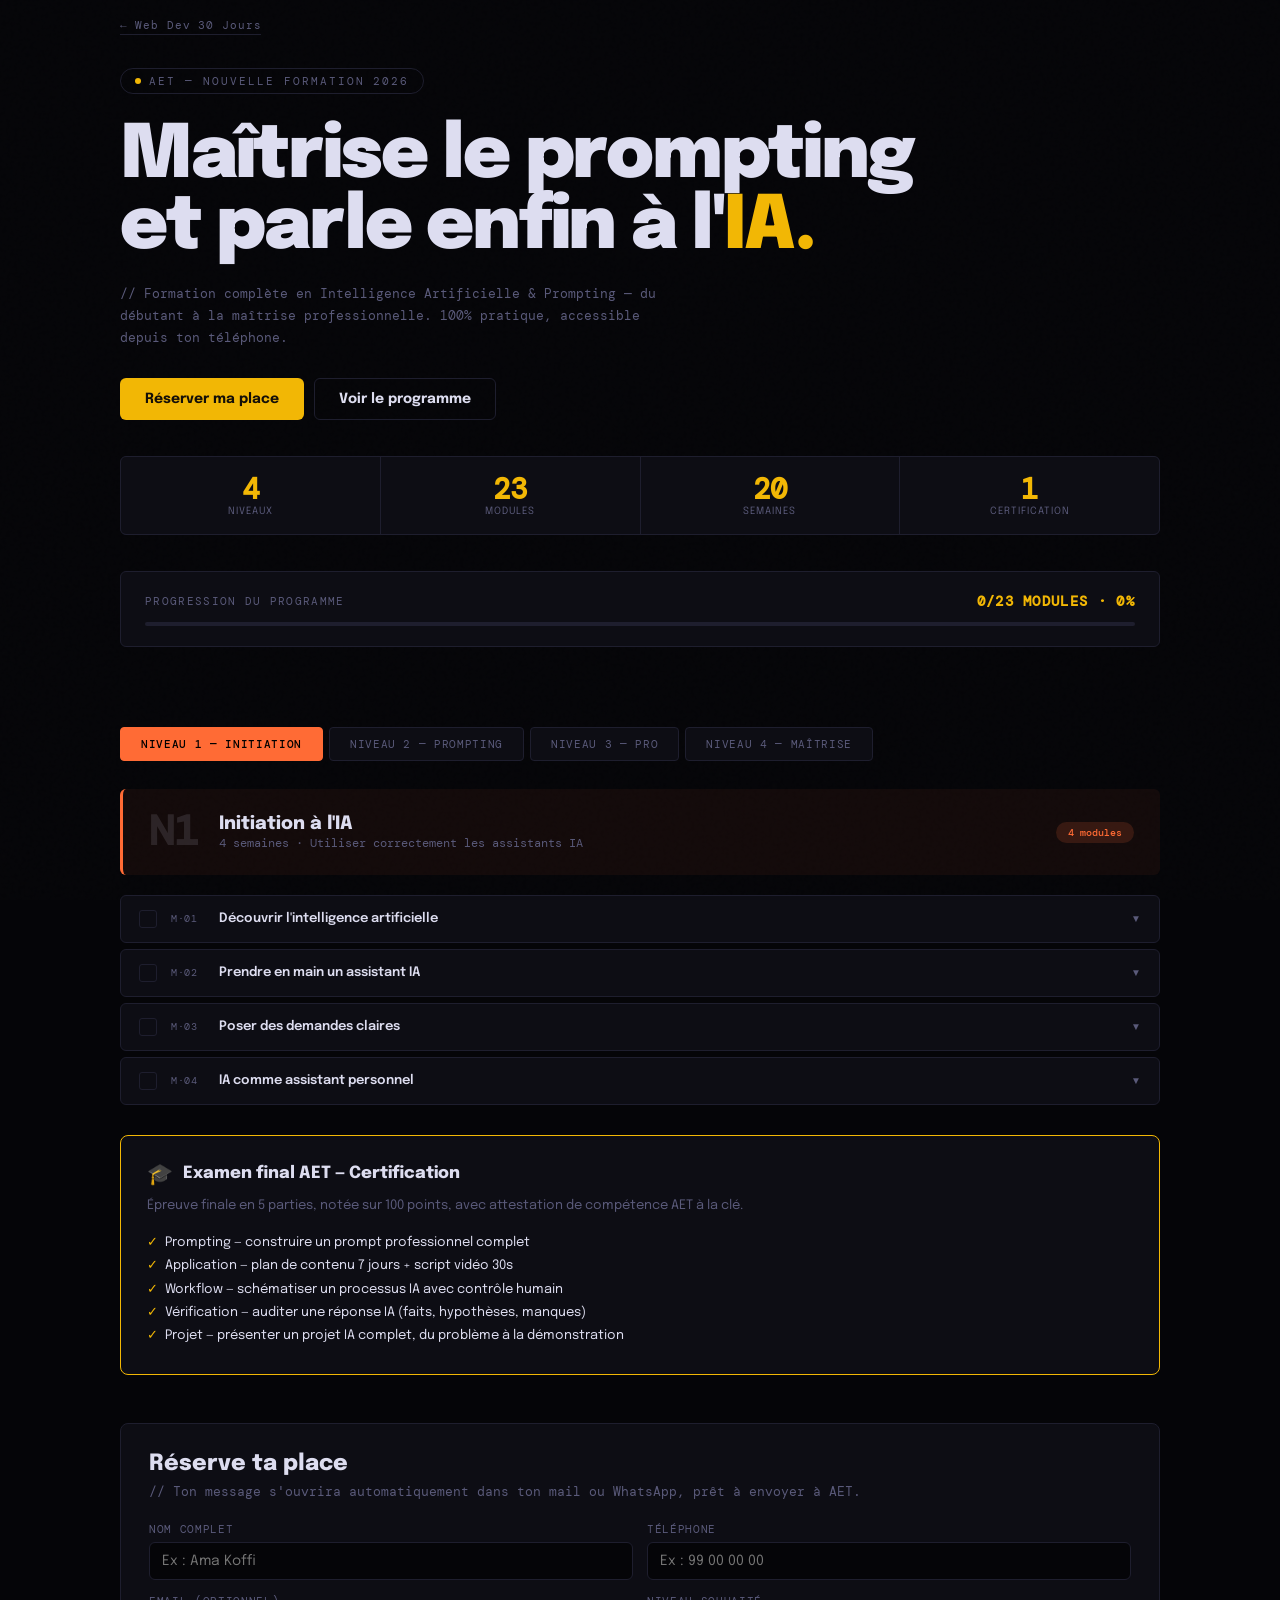
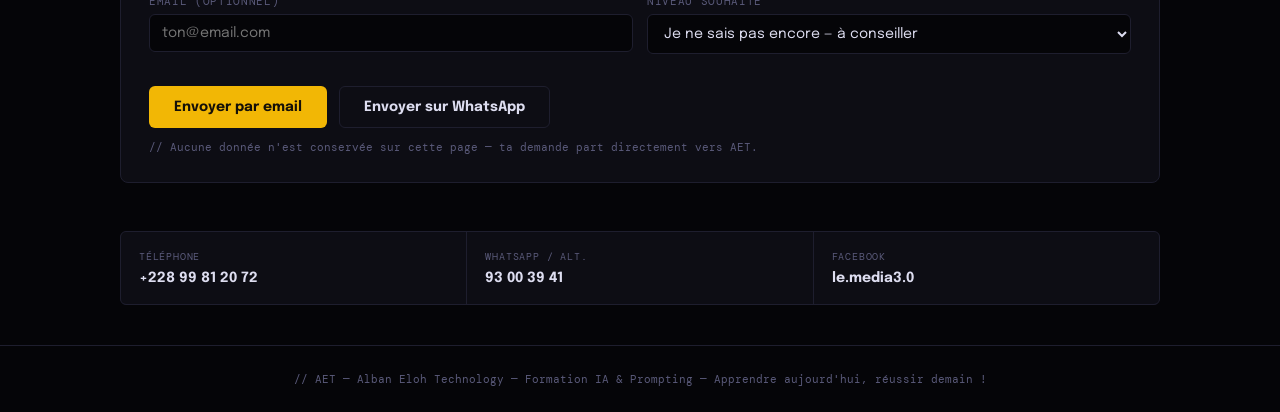
==== formation-ia-prompting.html @ 3266704e "Add files via upload" ====
<!DOCTYPE html>
<html lang="fr">
<head>
<meta charset="UTF-8">
<meta name="viewport" content="width=device-width, initial-scale=1.0">
<title>Formation IA & Prompting — AET</title>
<meta name="description" content="Formation complète en Intelligence Artificielle et Prompting, du débutant à la maîtrise professionnelle. AET — Alban Eloh Technology.">
<link rel="canonical" href="https://alban3886.github.io/AETweb/formation-ia-prompting.html">
<link href="https://fonts.googleapis.com/css2?family=DM+Mono:wght@300;400;500&family=Epilogue:wght@400;600;800;900&display=swap" rel="stylesheet">
<style>
:root {
  --bg: #050508;
  --s1: #0d0d14;
  --s2: #14141f;
  --border: #1e1e2e;
  --text: #ddddf0;
  --muted: #5a5a7a;
  --n1: #ff6b35;
  --n2: #4ecdc4;
  --n3: #ffe66d;
  --n4: #c77dff;
  --gold: #F2B705;
}
*{margin:0;padding:0;box-sizing:border-box;}
body{background:var(--bg);color:var(--text);font-family:'Epilogue',sans-serif;min-height:100vh;overflow-x:hidden;}
body::after{
  content:'';position:fixed;inset:0;
  background-image:url("data:image/svg+xml,%3Csvg viewBox='0 0 256 256' xmlns='http://www.w3.org/2000/svg'%3E%3Cfilter id='n'%3E%3CfeTurbulence type='fractalNoise' baseFrequency='0.9' numOctaves='4' stitchTiles='stitch'/%3E%3C/filter%3E%3Crect width='100%25' height='100%25' filter='url(%23n)' opacity='0.04'/%3E%3C/svg%3E");
  pointer-events:none;z-index:0;opacity:.4;
}
.wrap{max-width:1080px;margin:0 auto;padding:0 20px;position:relative;z-index:1;}
a{color:inherit;}

/* NAV BACK */
.topnav{padding:18px 0 0;font-family:'DM Mono',monospace;font-size:11px;letter-spacing:.08em;}
.topnav a{color:var(--muted);text-decoration:none;border-bottom:1px solid var(--border);padding-bottom:2px;}
.topnav a:hover{color:var(--n1);border-color:var(--n1);}

/* HERO */
header{padding:36px 0 48px;position:relative;}
.eyebrow{
  display:inline-flex;align-items:center;gap:8px;
  font-family:'DM Mono',monospace;font-size:11px;letter-spacing:.18em;
  text-transform:uppercase;color:var(--muted);
  border:1px solid var(--border);padding:5px 14px;border-radius:100px;
  margin-bottom:28px;
}
.eyebrow span{width:6px;height:6px;border-radius:50%;background:var(--gold);display:inline-block;animation:pulse 2s infinite;}
@keyframes pulse{0%,100%{opacity:1;}50%{opacity:.3;}}
h1{font-size:clamp(2.4rem,6.4vw,4.6rem);font-weight:900;line-height:.96;letter-spacing:-.03em;margin-bottom:20px;}
h1 .t-ia{color:var(--gold);}
.hero-sub{font-family:'DM Mono',monospace;font-size:13px;color:var(--muted);max-width:560px;line-height:1.7;margin-bottom:28px;}
.hero-actions{display:flex;gap:10px;flex-wrap:wrap;}
.btn{
  font-family:'Epilogue',sans-serif;font-weight:700;font-size:14px;
  padding:13px 24px;border-radius:6px;text-decoration:none;cursor:pointer;
  border:1px solid transparent;display:inline-block;
}
.btn-gold{background:var(--gold);color:#151008;}
.btn-gold:hover{opacity:.9;}
.btn-line{background:transparent;color:var(--text);border-color:var(--border);}
.btn-line:hover{border-color:var(--gold);color:var(--gold);}

/* STAT ROW */
.stats{display:grid;grid-template-columns:repeat(4,1fr);gap:1px;background:var(--border);border:1px solid var(--border);border-radius:6px;overflow:hidden;margin:36px 0;}
.stat{background:var(--s1);padding:18px 16px;text-align:center;transition:background .2s;}
.stat:hover{background:var(--s2);}
.stat-n{font-size:1.8rem;font-weight:900;line-height:1;font-family:'DM Mono',monospace;color:var(--gold);}
.stat-l{font-size:10px;color:var(--muted);text-transform:uppercase;letter-spacing:.1em;margin-top:3px;}

/* PROGRESS */
.prog-wrap{background:var(--s1);border:1px solid var(--border);border-radius:6px;padding:20px 24px;margin-bottom:32px;}
.prog-label{display:flex;justify-content:space-between;align-items:center;font-family:'DM Mono',monospace;font-size:11px;color:var(--muted);text-transform:uppercase;letter-spacing:.12em;margin-bottom:12px;}
.prog-label strong{color:var(--gold);font-size:14px;}
.track{height:4px;background:var(--border);border-radius:2px;overflow:hidden;}
.fill{height:100%;border-radius:2px;width:0%;background:linear-gradient(90deg,var(--n1),var(--n2),var(--n3),var(--n4));transition:width .5s ease;}

/* TABS */
.tabs{display:flex;gap:6px;flex-wrap:wrap;margin-bottom:28px;}
.tab{padding:9px 20px;border-radius:4px;border:1px solid var(--border);background:var(--s1);color:var(--muted);font-family:'DM Mono',monospace;font-size:11px;letter-spacing:.06em;cursor:pointer;transition:all .2s;text-transform:uppercase;}
.tab:hover{border-color:var(--gold);color:var(--gold);}
.tab[data-w="1"].on{background:var(--n1);border-color:var(--n1);color:#000;font-weight:500;}
.tab[data-w="2"].on{background:var(--n2);border-color:var(--n2);color:#000;font-weight:500;}
.tab[data-w="3"].on{background:var(--n3);border-color:var(--n3);color:#000;font-weight:500;}
.tab[data-w="4"].on{background:var(--n4);border-color:var(--n4);color:#000;font-weight:500;}

.wk{display:none;animation:fadeUp .3s ease;}
.wk.on{display:block;}
@keyframes fadeUp{from{opacity:0;transform:translateY(10px);}to{opacity:1;transform:translateY(0);}}
.wk-hd{display:flex;align-items:center;gap:20px;padding:22px 26px;border-radius:6px;border-left:3px solid;margin-bottom:20px;}
.wk[data-w="1"] .wk-hd{background:rgba(255,107,53,.06);border-color:var(--n1);}
.wk[data-w="2"] .wk-hd{background:rgba(78,205,196,.06);border-color:var(--n2);}
.wk[data-w="3"] .wk-hd{background:rgba(255,230,109,.06);border-color:var(--n3);}
.wk[data-w="4"] .wk-hd{background:rgba(199,125,255,.06);border-color:var(--n4);}
.wk-n{font-size:2.6rem;font-weight:900;opacity:.12;line-height:1;font-family:'DM Mono',monospace;}
.wk-info h2{font-size:1.15rem;font-weight:800;}
.wk-info p{font-size:12px;color:var(--muted);margin-top:2px;font-family:'DM Mono',monospace;}
.wk-badge{margin-left:auto;font-family:'DM Mono',monospace;font-size:10px;padding:4px 12px;border-radius:100px;font-weight:500;}
.wk[data-w="1"] .wk-badge{background:rgba(255,107,53,.15);color:var(--n1);}
.wk[data-w="2"] .wk-badge{background:rgba(78,205,196,.15);color:var(--n2);}
.wk[data-w="3"] .wk-badge{background:rgba(255,230,109,.15);color:var(--n3);}
.wk[data-w="4"] .wk-badge{background:rgba(199,125,255,.15);color:var(--n4);}

.days{display:flex;flex-direction:column;gap:6px;margin-bottom:20px;}
.dc{background:var(--s1);border:1px solid var(--border);border-radius:6px;overflow:hidden;transition:border-color .2s;}
.dc:hover{border-color:rgba(242,183,5,.3);}
.dc-hd{display:flex;align-items:center;gap:14px;padding:14px 18px;cursor:pointer;user-select:none;}
.chk{width:18px;height:18px;flex-shrink:0;border:1px solid var(--border);border-radius:3px;display:flex;align-items:center;justify-content:center;font-size:10px;cursor:pointer;transition:all .15s;color:transparent;}
.chk.done{background:var(--n2);border-color:var(--n2);color:#000;}
.dnum{font-family:'DM Mono',monospace;font-size:10px;color:var(--muted);min-width:34px;letter-spacing:.05em;}
.dtitle{font-size:13px;font-weight:600;flex:1;}
.dtags{display:flex;gap:5px;align-items:center;}
.dtag{font-size:9px;font-family:'DM Mono',monospace;padding:2px 8px;border-radius:100px;text-transform:uppercase;letter-spacing:.06em;}
.chev{color:var(--muted);font-size:10px;transition:transform .2s;flex-shrink:0;}
.dc.open .chev{transform:rotate(180deg);}
.dc-bd{display:none;padding:0 18px 18px;border-top:1px solid var(--border);}
.dc.open .dc-bd{display:block;}
.sec{font-family:'DM Mono',monospace;font-size:10px;color:var(--muted);text-transform:uppercase;letter-spacing:.1em;margin:16px 0 8px;}
.obj, .res{list-style:none;padding:0;font-size:13px;line-height:1.7;}
.obj li{padding-left:16px;position:relative;}
.obj li::before{content:'—';position:absolute;left:0;color:var(--gold);}
.prompt-box{
  background:var(--bg);border:1px solid var(--border);border-radius:6px;
  padding:14px 16px;font-family:'DM Mono',monospace;font-size:12px;
  color:#c9c9e8;line-height:1.6;margin-top:6px;
}

.proj-card{background:var(--s1);border:1px solid var(--gold);border-radius:8px;padding:26px;margin:30px 0;}
.proj-title{font-size:1.05rem;font-weight:800;margin-bottom:10px;display:flex;align-items:center;gap:10px;}
.proj-icon{font-size:1.3rem;}
.proj-desc{font-size:13px;color:var(--muted);margin-bottom:14px;line-height:1.6;}
.proj-steps{list-style:none;padding:0;font-size:13px;line-height:1.8;}
.proj-steps li{padding-left:18px;position:relative;}
.proj-steps li::before{content:'✓';position:absolute;left:0;color:var(--gold);}

/* INSCRIPTION */
.inscription{background:var(--s1);border:1px solid var(--border);border-radius:8px;padding:28px;margin:48px 0;}
.inscription h2{font-size:1.4rem;font-weight:800;margin-bottom:8px;}
.inscription > p{font-size:13px;color:var(--muted);margin-bottom:22px;font-family:'DM Mono',monospace;}
.field{margin-bottom:14px;}
.field label{display:block;font-size:11px;font-family:'DM Mono',monospace;text-transform:uppercase;letter-spacing:.06em;color:var(--muted);margin-bottom:6px;}
.field input, .field select{
  width:100%;padding:11px 12px;border:1px solid var(--border);border-radius:6px;
  font-family:'Epilogue',sans-serif;font-size:14px;background:var(--bg);color:var(--text);
}
.field input:focus, .field select:focus{outline:1px solid var(--gold);}
.row-2{display:grid;grid-template-columns:1fr 1fr;gap:14px;}
@media (max-width:560px){ .row-2{grid-template-columns:1fr;} }
.submit-row{margin-top:18px;display:flex;gap:12px;flex-wrap:wrap;}
.form-note{font-size:11px;color:var(--muted);margin-top:12px;font-family:'DM Mono',monospace;}
.status-msg{font-size:12.5px;margin-top:12px;padding:10px 12px;border-radius:6px;display:none;background:rgba(78,205,196,.12);color:var(--n2);}
.status-msg.show{display:block;}

/* CONTACT */
.contact-grid{display:grid;grid-template-columns:repeat(3,1fr);gap:1px;background:var(--border);border:1px solid var(--border);border-radius:6px;overflow:hidden;margin-bottom:40px;}
@media (max-width:600px){ .contact-grid{grid-template-columns:1fr;} }
.contact-item{background:var(--s1);padding:18px;}
.contact-item .label{font-size:10px;font-family:'DM Mono',monospace;color:var(--muted);text-transform:uppercase;letter-spacing:.08em;margin-bottom:6px;}
.contact-item a{font-size:14px;font-weight:700;text-decoration:none;color:var(--text);}
.contact-item a:hover{color:var(--gold);}

footer{border-top:1px solid var(--border);padding:26px 0;margin-top:20px;font-family:'DM Mono',monospace;font-size:11px;color:var(--muted);text-align:center;}
</style>
</head>
<body>
<div class="wrap">

  <nav class="topnav"><a href="index.html">← Web Dev 30 Jours</a></nav>

  <header>
    <div class="eyebrow"><span></span> AET — Nouvelle formation 2026</div>
    <h1>Maîtrise le prompting<br>et parle enfin à l'<span class="t-ia">IA.</span></h1>
    <p class="hero-sub">// Formation complète en Intelligence Artificielle & Prompting — du débutant à la maîtrise professionnelle. 100% pratique, accessible depuis ton téléphone.</p>
    <div class="hero-actions">
      <a class="btn btn-gold" href="#inscription">Réserver ma place</a>
      <a class="btn btn-line" href="#programme">Voir le programme</a>
    </div>

    <div class="stats">
      <div class="stat"><div class="stat-n">4</div><div class="stat-l">Niveaux</div></div>
      <div class="stat"><div class="stat-n">23</div><div class="stat-l">Modules</div></div>
      <div class="stat"><div class="stat-n">20</div><div class="stat-l">Semaines</div></div>
      <div class="stat"><div class="stat-n">1</div><div class="stat-l">Certification</div></div>
    </div>

    <div class="prog-wrap">
      <div class="prog-label">
        <span>Progression du programme</span>
        <strong><span id="done-count">0</span>/23 modules · <span id="pct">0%</span></strong>
      </div>
      <div class="track"><div class="fill" id="fill"></div></div>
    </div>
  </header>

  <div id="programme">
    <div class="tabs">
      <div class="tab on" data-w="1" onclick="show(1)">Niveau 1 — Initiation</div>
      <div class="tab" data-w="2" onclick="show(2)">Niveau 2 — Prompting</div>
      <div class="tab" data-w="3" onclick="show(3)">Niveau 3 — Pro</div>
      <div class="tab" data-w="4" onclick="show(4)">Niveau 4 — Maîtrise</div>
    </div>
    <div id="weeks"></div>
  </div>

  <div class="proj-card">
    <div class="proj-title"><span class="proj-icon">🎓</span> Examen final AET — Certification</div>
    <div class="proj-desc">Épreuve finale en 5 parties, notée sur 100 points, avec attestation de compétence AET à la clé.</div>
    <ul class="proj-steps">
      <li>Prompting — construire un prompt professionnel complet</li>
      <li>Application — plan de contenu 7 jours + script vidéo 30s</li>
      <li>Workflow — schématiser un processus IA avec contrôle humain</li>
      <li>Vérification — auditer une réponse IA (faits, hypothèses, manques)</li>
      <li>Projet — présenter un projet IA complet, du problème à la démonstration</li>
    </ul>
  </div>

  <div class="inscription" id="inscription">
    <h2>Réserve ta place</h2>
    <p>// Ton message s'ouvrira automatiquement dans ton mail ou WhatsApp, prêt à envoyer à AET.</p>
    <form id="regForm">
      <div class="row-2">
        <div class="field"><label for="nom">Nom complet</label><input type="text" id="nom" required placeholder="Ex : Ama Koffi"></div>
        <div class="field"><label for="tel">Téléphone</label><input type="tel" id="tel" required placeholder="Ex : 99 00 00 00"></div>
      </div>
      <div class="row-2">
        <div class="field"><label for="email">Email (optionnel)</label><input type="email" id="email" placeholder="ton@email.com"></div>
        <div class="field">
          <label for="niveau">Niveau souhaité</label>
          <select id="niveau">
            <option>Je ne sais pas encore — à conseiller</option>
            <option>Niveau 1 — Initiation à l'IA</option>
            <option>Niveau 2 — Maîtrise du prompting</option>
            <option>Niveau 3 — IA professionnelle</option>
            <option>Niveau 4 — Maîtrise avancée</option>
            <option>Formation complète (Niveaux 1 à 4)</option>
          </select>
        </div>
      </div>
      <div class="submit-row">
        <button type="submit" class="btn btn-gold">Envoyer par email</button>
        <a class="btn btn-line" id="waBtn" href="#" target="_blank" rel="noopener">Envoyer sur WhatsApp</a>
      </div>
      <p class="form-note">// Aucune donnée n'est conservée sur cette page — ta demande part directement vers AET.</p>
      <div class="status-msg" id="statusMsg">Message prêt — vérifie ton application mail pour l'envoyer.</div>
    </form>
  </div>

  <div class="contact-grid">
    <div class="contact-item"><div class="label">Téléphone</div><a href="tel:+22899812072">+228 99 81 20 72</a></div>
    <div class="contact-item"><div class="label">WhatsApp / alt.</div><a href="tel:+22893003941">93 00 39 41</a></div>
    <div class="contact-item"><div class="label">Facebook</div><a href="https://www.facebook.com/le.media3.0" target="_blank" rel="noopener">le.media3.0</a></div>
  </div>

</div><!-- /wrap -->

<footer>
  <div class="wrap">
    <div>// AET — Alban Eloh Technology — Formation IA & Prompting — Apprendre aujourd'hui, réussir demain !</div>
  </div>
</footer>

<script>
const MODULES = [
  {n:1,niv:1,titre:"Découvrir l'intelligence artificielle",objectif:"Comprendre ce que sont l'IA, l'IA générative et les assistants conversationnels.",retenir:["Définition simple de l'IA","IA générative et exemples","Texte, image, audio, vidéo et code","Limites, erreurs et hallucinations","Pourquoi vérifier les informations"],prompt:"Explique l'intelligence artificielle simplement, puis donne trois exemples concrets de son utilisation dans la vie quotidienne."},
  {n:2,niv:1,titre:"Prendre en main un assistant IA",objectif:"Savoir démarrer une conversation, donner une consigne, demander une correction et poursuivre un échange.",retenir:["Interface et conversation","Question vs instruction","Contexte","Pièces jointes et multimodalité","Itération"],prompt:"Tu es mon assistant d'apprentissage. Pose-moi 5 questions pour comprendre mon objectif, puis construis un plan d'apprentissage sur 7 jours."},
  {n:3,niv:1,titre:"Poser des demandes claires",objectif:"Passer d'une demande vague à une instruction exploitable.",retenir:["Objectif","Contexte","Public","Ton","Format","Contraintes"],prompt:"Je veux une publicité pour une formation en IA. Pose-moi d'abord les questions nécessaires pour obtenir les informations manquantes, puis rédige la publicité."},
  {n:4,niv:1,titre:"IA comme assistant personnel",objectif:"Utiliser l'IA pour organiser, apprendre, écrire, résumer et préparer des tâches.",retenir:["Planning","Emails","Résumé","Reformulation","Listes","Préparation de réunion"],prompt:"Organise ces tâches en planning priorisé pour aujourd'hui. Classe-les par urgence et importance, et propose une durée réaliste pour chacune."},

  {n:5,niv:2,titre:"Anatomie d'un bon prompt",objectif:"Construire une instruction complète et contrôlable.",retenir:["Rôle","Tâche","Contexte","Public","Contraintes","Format","Critères de qualité"],prompt:"Agis comme un expert en marketing digital. Contexte : AET prépare une formation pratique en IA destinée aux débutants francophones. Tâche : rédige une publication Facebook. Public : jeunes étudiants, salariés et entrepreneurs. Ton : professionnel, motivant et simple. Contraintes : 180 mots maximum. Format : titre, accroche, bénéfices, programme, appel à l'action."},
  {n:6,niv:2,titre:"Rôle, contexte et audience",objectif:"Donner à l'IA une mission et un environnement de travail précis.",retenir:["Rôles","Audience","Niveau d'expertise","Contexte métier","Informations disponibles"],prompt:"Tu es un formateur en IA. Explique le prompting à un débutant francophone qui utilise uniquement son téléphone. Utilise des exemples simples et termine par un exercice."},
  {n:7,niv:2,titre:"Contraintes et formats",objectif:"Contrôler longueur, style, structure et critères de sortie.",retenir:["Nombre de mots","Tableaux","Listes","Étapes","Ton","Interdictions","Critères"],prompt:"Analyse le texte fourni. Donne d'abord un résumé de 80 mots maximum, puis un tableau avec : problème, cause possible, preuve disponible, action proposée. Signale clairement ce qui reste incertain."},
  {n:8,niv:2,titre:"Itération et amélioration",objectif:"Corriger un premier résultat sans recommencer inutilement.",retenir:["Identifier le défaut","Ajouter une information","Changer le format","Demander une seconde version","Comparer"],prompt:"Évalue ta réponse précédente selon ces critères : précision, clarté, respect des contraintes et utilité. Donne une note descriptive pour chaque critère, identifie les faiblesses puis propose une version améliorée."},
  {n:9,niv:2,titre:"Décomposer les tâches complexes",objectif:"Transformer une mission importante en étapes contrôlables.",retenir:["Planification","Étapes","Entrées/sorties","Points de contrôle","Validation"],prompt:"Je veux préparer une campagne marketing. Décompose le travail en étapes. Pour chaque étape indique : objectif, informations nécessaires, livrable attendu et point de vérification."},
  {n:10,niv:2,titre:"Prompts réutilisables",objectif:"Créer une bibliothèque de prompts adaptables.",retenir:["Variables","Placeholders","Versions","Nommage","Documentation"],prompt:"Crée un modèle de prompt réutilisable pour [TYPE DE TÂCHE]. Utilise des champs entre crochets : [OBJECTIF], [PUBLIC], [CONTEXTE], [CONTRAINTES], [FORMAT]. Ajoute une courte notice expliquant comment le personnaliser."},

  {n:11,niv:3,titre:"IA pour les études",objectif:"Utiliser l'IA comme assistant pédagogique sans remplacer le travail personnel.",retenir:["Fiches de révision","Explications","Quiz","Plan d'étude","Correction","Simulation d'examen"],prompt:"Agis comme un tuteur. À partir du cours que je fournis, explique les notions difficiles avec des exemples. Ensuite crée 10 questions progressives. Ne donne pas immédiatement les réponses : attends ma tentative puis corrige-la."},
  {n:12,niv:3,titre:"IA pour le travail",objectif:"Transformer des informations brutes en documents professionnels.",retenir:["Emails","Rapports","Comptes rendus","Procédures","Synthèses","Présentations"],prompt:"Transforme mes notes en compte rendu professionnel. Conserve uniquement les informations fournies. Sépare : décisions, actions, responsable, échéance et points à clarifier."},
  {n:13,niv:3,titre:"Création de contenu",objectif:"Produire une stratégie éditoriale cohérente.",retenir:["Idées","Calendrier","Posts","Scripts","Storytelling","CTA"],prompt:"Tu es responsable éditorial. Crée un calendrier de contenu de 30 jours pour [ACTIVITÉ]. Pour chaque jour : sujet, objectif, format, accroche, idée principale et appel à l'action."},
  {n:14,niv:3,titre:"Images et direction artistique",objectif:"Écrire des prompts visuels précis et reproductibles.",retenir:["Sujet","Composition","Lumière","Décor","Style","Cadrage","Contraintes"],prompt:"Crée un prompt d'image pour une publicité AET : sujet principal, décor, composition, lumière, cadrage, style photographique, texte à éviter dans l'image et format vertical 4:5."},
  {n:15,niv:3,titre:"IA pour la vidéo",objectif:"Construire une vidéo à partir d'une idée.",retenir:["Concept","Script","Storyboard","Plans","Voix","Sous-titres","CTA"],prompt:"Transforme cette idée en vidéo de 30 secondes. Donne : accroche 0-3s, scène 1, scène 2, scène 3, voix off, texte à l'écran et appel à l'action."},
  {n:16,niv:3,titre:"IA pour le marketing",objectif:"Construire une campagne complète assistée par IA.",retenir:["Client cible","Proposition de valeur","Message","Canaux","Contenu","Publicité"],prompt:"Construis une campagne marketing pour [PRODUIT]. Commence par définir la cible et son problème principal. Propose ensuite le positionnement, le message central, 3 angles publicitaires, 5 contenus et un plan de test."},
  {n:17,niv:3,titre:"IA et entrepreneuriat",objectif:"Utiliser l'IA pour structurer une idée d'activité.",retenir:["Problème","Client","Offre","Modèle économique","Acquisition","Opérations"],prompt:"Agis comme un conseiller en création d'entreprise. À partir de mon idée, identifie le problème client, la cible, l'offre, les hypothèses à tester et les premières actions. Distingue les faits fournis des hypothèses."},

  {n:18,niv:4,titre:"Prompting avancé",objectif:"Concevoir des instructions multi-étapes avec critères de qualité.",retenir:["Tâches complexes","Étapes","Exemples","Critères","Vérification","Révision"],prompt:"Agis comme analyste. 1) reformule l'objectif, 2) liste les informations manquantes, 3) analyse les données fournies, 4) distingue faits et hypothèses, 5) produis le résultat dans le format demandé, 6) termine par une section « À vérifier »."},
  {n:19,niv:4,titre:"Concevoir un assistant spécialisé",objectif:"Créer un cahier des charges d'assistant IA.",retenir:["Mission","Public","Contexte","Règles","Entrées","Sorties","Limites"],prompt:"Conçois les instructions d'un assistant spécialisé en [DOMAINE]. Définis sa mission, son public, les informations qu'il peut utiliser, les règles qu'il doit respecter, son format de sortie et les situations où il doit demander une clarification."},
  {n:20,niv:4,titre:"Workflows reproductibles",objectif:"Transformer une tâche répétitive en processus documenté.",retenir:["Déclencheur","Entrées","Étapes","Sorties","Contrôles","Responsable"],prompt:"Décris un workflow reproductible pour traiter une demande client. Donne : déclencheur, entrée, étapes, outils, sortie, contrôle humain et critères de réussite."},
  {n:21,niv:4,titre:"Automatisation",objectif:"Identifier ce qui peut être assisté ou automatisé sans perdre le contrôle humain.",retenir:["Tâches répétitives","Règles","Déclencheurs","Exceptions","Validation"],prompt:"Analyse mon processus de travail. Classe chaque tâche en : manuel, assisté par IA, automatisable avec validation, ou nécessitant un humain. Justifie chaque classement."},
  {n:22,niv:4,titre:"Vérification, sécurité et qualité",objectif:"Apprendre à contrôler les sorties de l'IA.",retenir:["Vérification factuelle","Sources","Incertitude","Confidentialité","Biais","Validation humaine"],prompt:"Audite ta réponse précédente. Liste les affirmations factuelles, indique lesquelles nécessitent une vérification externe, signale les hypothèses et propose une checklist de contrôle avant publication."},
  {n:23,niv:4,titre:"Projet final professionnel",objectif:"Construire et présenter un système ou projet IA complet.",retenir:["Problème","Solution","Prompts","Workflow","Livrables","Contrôles","Démonstration"],prompt:"Agis comme mon coach de projet. Aide-moi à définir un projet IA professionnel. Commence par clarifier le problème, puis propose l'architecture du workflow, les prompts, les points de contrôle, les livrables et les critères d'évaluation."},
];

const NIV_INFO = {
  1:{titre:"Initiation à l'IA",dur:"4 semaines · Utiliser correctement les assistants IA"},
  2:{titre:"Maîtrise du prompting",dur:"4 semaines · Construire et améliorer des prompts"},
  3:{titre:"IA professionnelle",dur:"6 semaines · Études, travail, contenu, marketing, business"},
  4:{titre:"Maîtrise avancée",dur:"6 semaines · Workflows, assistants et automatisation"},
};

const weeksEl = document.getElementById('weeks');
for(let niv=1; niv<=4; niv++){
  const mods = MODULES.filter(m=>m.niv===niv);
  const wk = document.createElement('div');
  wk.className = 'wk' + (niv===1?' on':'');
  wk.dataset.w = niv;
  wk.innerHTML = `
    <div class="wk-hd">
      <div class="wk-n">N${niv}</div>
      <div class="wk-info"><h2>${NIV_INFO[niv].titre}</h2><p>${NIV_INFO[niv].dur}</p></div>
      <div class="wk-badge">${mods.length} modules</div>
    </div>
    <div class="days">
      ${mods.map(m => `
        <div class="dc" id="d${m.n}">
          <div class="dc-hd" onclick="tog(${m.n})">
            <div class="chk" id="c${m.n}" onclick="ck(event,${m.n})"></div>
            <div class="dnum">M·${String(m.n).padStart(2,'0')}</div>
            <div class="dtitle">${m.titre}</div>
            <span class="chev">▼</span>
          </div>
          <div class="dc-bd">
            <div class="sec">// Objectif</div>
            <p style="font-size:13px;line-height:1.6;">${m.objectif}</p>
            <div class="sec">// À retenir</div>
            <ul class="obj">${m.retenir.map(r=>`<li>${r}</li>`).join('')}</ul>
            <div class="sec">// Prompt de pratique</div>
            <div class="prompt-box">${m.prompt}</div>
          </div>
        </div>`).join('')}
    </div>`;
  weeksEl.appendChild(wk);
}

function tog(n){ document.getElementById('d'+n).classList.toggle('open'); }
function show(n){
  document.querySelectorAll('.wk').forEach(w=>w.classList.remove('on'));
  document.querySelectorAll('.tab').forEach(t=>t.classList.remove('on'));
  document.querySelector(`.wk[data-w="${n}"]`).classList.add('on');
  document.querySelector(`.tab[data-w="${n}"]`).classList.add('on');
}
function ck(e,num){
  e.stopPropagation();
  const chk=document.getElementById('c'+num);
  const done=chk.classList.toggle('done');
  chk.textContent=done?'✓':'';
  try{
    const s=JSON.parse(localStorage.getItem('aet_ia_progress')||'{}');
    s[num]=done;
    localStorage.setItem('aet_ia_progress', JSON.stringify(s));
  }catch(err){}
  upd();
}
function upd(){
  let s={};
  try{ s=JSON.parse(localStorage.getItem('aet_ia_progress')||'{}'); }catch(err){}
  const n=Object.values(s).filter(Boolean).length;
  document.getElementById('done-count').textContent=n;
  const p=Math.round(n/23*100);
  document.getElementById('fill').style.width=p+'%';
  document.getElementById('pct').textContent=p+'%';
}
window.addEventListener('DOMContentLoaded',()=>{
  let s={};
  try{ s=JSON.parse(localStorage.getItem('aet_ia_progress')||'{}'); }catch(err){}
  for(const[num,done] of Object.entries(s)){
    if(done){
      const chk=document.getElementById('c'+num);
      if(chk){chk.classList.add('done');chk.textContent='✓';}
    }
  }
  upd();
});

/* Inscription form */
const form = document.getElementById('regForm');
const statusMsg = document.getElementById('statusMsg');
const waBtn = document.getElementById('waBtn');
function buildMessage(){
  const nom = document.getElementById('nom').value.trim();
  const tel = document.getElementById('tel').value.trim();
  const email = document.getElementById('email').value.trim();
  const niveau = document.getElementById('niveau').value;
  let msg = "Bonjour AET,\n\nJe souhaite m'inscrire à la Formation IA & Prompting.\n\n";
  msg += "Nom : " + nom + "\nTéléphone : " + tel + "\n";
  if(email) msg += "Email : " + email + "\n";
  msg += "Niveau souhaité : " + niveau + "\n\nMerci de me recontacter pour finaliser mon inscription.";
  return msg;
}
function updateWaLink(){
  try{
    const msg = buildMessage();
    waBtn.href = "https://wa.me/22899812072?text=" + encodeURIComponent(msg);
  }catch(e){}
}
form.addEventListener('input', updateWaLink);
updateWaLink();
form.addEventListener('submit', function(e){
  e.preventDefault();
  if(!form.checkValidity()){ form.reportValidity(); return; }
  const msg = buildMessage();
  window.location.href = "mailto:albaneloh686@gmail.com?subject=" + encodeURIComponent("Inscription — Formation IA & Prompting AET") + "&body=" + encodeURIComponent(msg);
  statusMsg.classList.add('show');
});
</script>
</body>
</html>
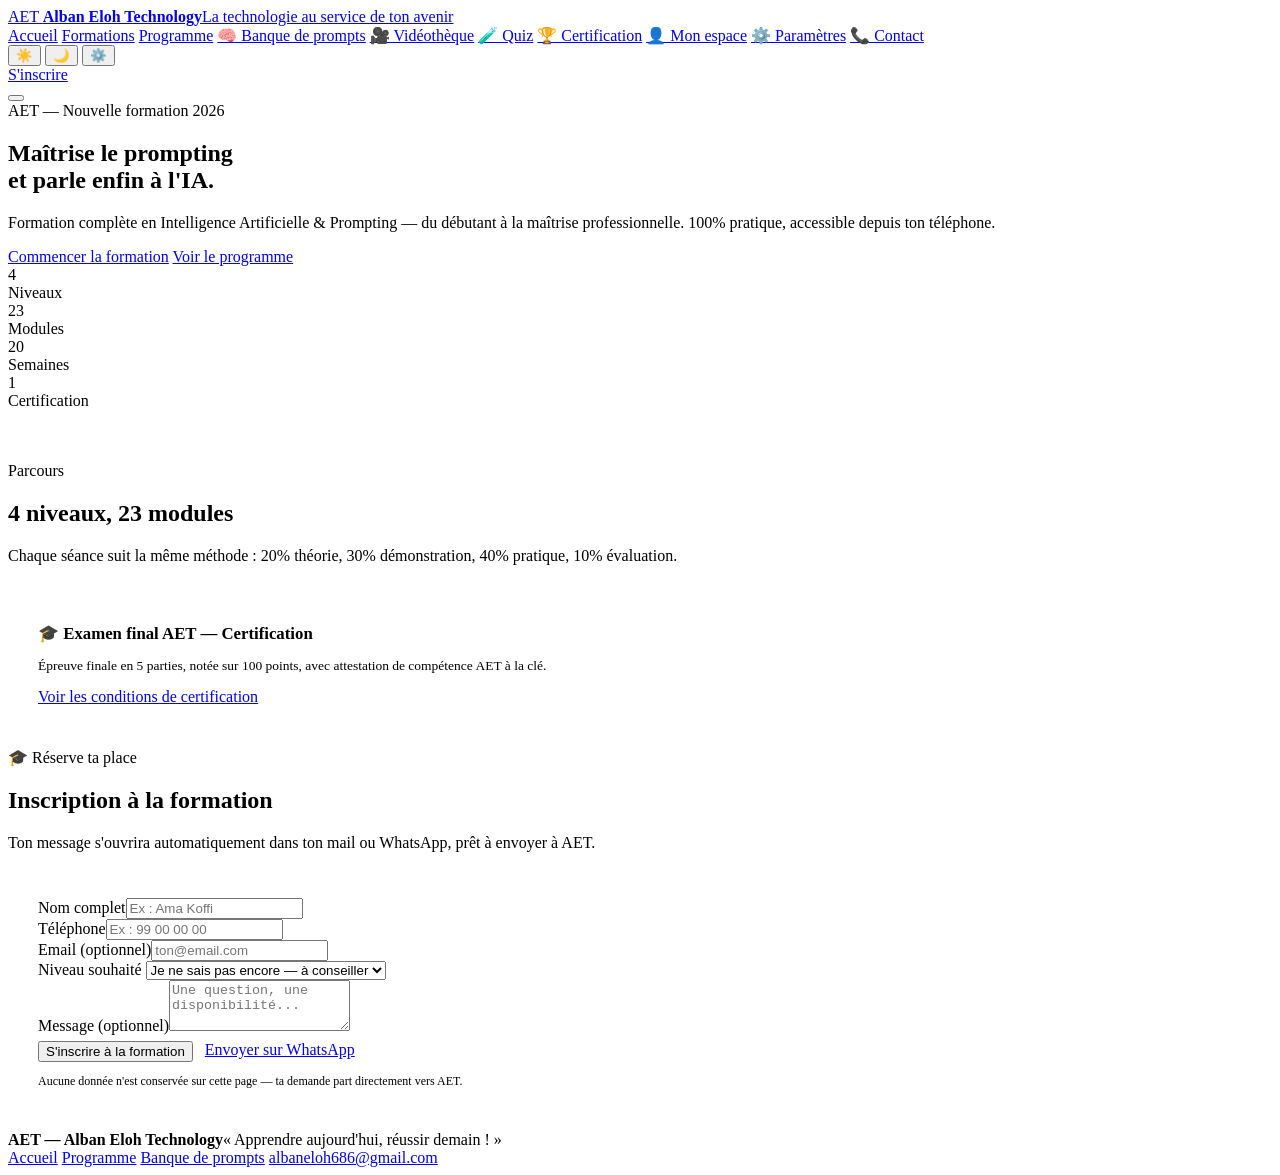
==== commit eb9d783d: "Add files via upload" ====
--- a/formation-ia-prompting.html
+++ b/formation-ia-prompting.html
@@ -6,400 +6,182 @@
 <title>Formation IA & Prompting — AET</title>
 <meta name="description" content="Formation complète en Intelligence Artificielle et Prompting, du débutant à la maîtrise professionnelle. AET — Alban Eloh Technology.">
 <link rel="canonical" href="https://alban3886.github.io/AETweb/formation-ia-prompting.html">
-<link href="https://fonts.googleapis.com/css2?family=DM+Mono:wght@300;400;500&family=Epilogue:wght@400;600;800;900&display=swap" rel="stylesheet">
-<style>
-:root {
-  --bg: #050508;
-  --s1: #0d0d14;
-  --s2: #14141f;
-  --border: #1e1e2e;
-  --text: #ddddf0;
-  --muted: #5a5a7a;
-  --n1: #ff6b35;
-  --n2: #4ecdc4;
-  --n3: #ffe66d;
-  --n4: #c77dff;
-  --gold: #F2B705;
-}
-*{margin:0;padding:0;box-sizing:border-box;}
-body{background:var(--bg);color:var(--text);font-family:'Epilogue',sans-serif;min-height:100vh;overflow-x:hidden;}
-body::after{
-  content:'';position:fixed;inset:0;
-  background-image:url("data:image/svg+xml,%3Csvg viewBox='0 0 256 256' xmlns='http://www.w3.org/2000/svg'%3E%3Cfilter id='n'%3E%3CfeTurbulence type='fractalNoise' baseFrequency='0.9' numOctaves='4' stitchTiles='stitch'/%3E%3C/filter%3E%3Crect width='100%25' height='100%25' filter='url(%23n)' opacity='0.04'/%3E%3C/svg%3E");
-  pointer-events:none;z-index:0;opacity:.4;
-}
-.wrap{max-width:1080px;margin:0 auto;padding:0 20px;position:relative;z-index:1;}
-a{color:inherit;}
-
-/* NAV BACK */
-.topnav{padding:18px 0 0;font-family:'DM Mono',monospace;font-size:11px;letter-spacing:.08em;}
-.topnav a{color:var(--muted);text-decoration:none;border-bottom:1px solid var(--border);padding-bottom:2px;}
-.topnav a:hover{color:var(--n1);border-color:var(--n1);}
-
-/* HERO */
-header{padding:36px 0 48px;position:relative;}
-.eyebrow{
-  display:inline-flex;align-items:center;gap:8px;
-  font-family:'DM Mono',monospace;font-size:11px;letter-spacing:.18em;
-  text-transform:uppercase;color:var(--muted);
-  border:1px solid var(--border);padding:5px 14px;border-radius:100px;
-  margin-bottom:28px;
-}
-.eyebrow span{width:6px;height:6px;border-radius:50%;background:var(--gold);display:inline-block;animation:pulse 2s infinite;}
-@keyframes pulse{0%,100%{opacity:1;}50%{opacity:.3;}}
-h1{font-size:clamp(2.4rem,6.4vw,4.6rem);font-weight:900;line-height:.96;letter-spacing:-.03em;margin-bottom:20px;}
-h1 .t-ia{color:var(--gold);}
-.hero-sub{font-family:'DM Mono',monospace;font-size:13px;color:var(--muted);max-width:560px;line-height:1.7;margin-bottom:28px;}
-.hero-actions{display:flex;gap:10px;flex-wrap:wrap;}
-.btn{
-  font-family:'Epilogue',sans-serif;font-weight:700;font-size:14px;
-  padding:13px 24px;border-radius:6px;text-decoration:none;cursor:pointer;
-  border:1px solid transparent;display:inline-block;
-}
-.btn-gold{background:var(--gold);color:#151008;}
-.btn-gold:hover{opacity:.9;}
-.btn-line{background:transparent;color:var(--text);border-color:var(--border);}
-.btn-line:hover{border-color:var(--gold);color:var(--gold);}
-
-/* STAT ROW */
-.stats{display:grid;grid-template-columns:repeat(4,1fr);gap:1px;background:var(--border);border:1px solid var(--border);border-radius:6px;overflow:hidden;margin:36px 0;}
-.stat{background:var(--s1);padding:18px 16px;text-align:center;transition:background .2s;}
-.stat:hover{background:var(--s2);}
-.stat-n{font-size:1.8rem;font-weight:900;line-height:1;font-family:'DM Mono',monospace;color:var(--gold);}
-.stat-l{font-size:10px;color:var(--muted);text-transform:uppercase;letter-spacing:.1em;margin-top:3px;}
-
-/* PROGRESS */
-.prog-wrap{background:var(--s1);border:1px solid var(--border);border-radius:6px;padding:20px 24px;margin-bottom:32px;}
-.prog-label{display:flex;justify-content:space-between;align-items:center;font-family:'DM Mono',monospace;font-size:11px;color:var(--muted);text-transform:uppercase;letter-spacing:.12em;margin-bottom:12px;}
-.prog-label strong{color:var(--gold);font-size:14px;}
-.track{height:4px;background:var(--border);border-radius:2px;overflow:hidden;}
-.fill{height:100%;border-radius:2px;width:0%;background:linear-gradient(90deg,var(--n1),var(--n2),var(--n3),var(--n4));transition:width .5s ease;}
-
-/* TABS */
-.tabs{display:flex;gap:6px;flex-wrap:wrap;margin-bottom:28px;}
-.tab{padding:9px 20px;border-radius:4px;border:1px solid var(--border);background:var(--s1);color:var(--muted);font-family:'DM Mono',monospace;font-size:11px;letter-spacing:.06em;cursor:pointer;transition:all .2s;text-transform:uppercase;}
-.tab:hover{border-color:var(--gold);color:var(--gold);}
-.tab[data-w="1"].on{background:var(--n1);border-color:var(--n1);color:#000;font-weight:500;}
-.tab[data-w="2"].on{background:var(--n2);border-color:var(--n2);color:#000;font-weight:500;}
-.tab[data-w="3"].on{background:var(--n3);border-color:var(--n3);color:#000;font-weight:500;}
-.tab[data-w="4"].on{background:var(--n4);border-color:var(--n4);color:#000;font-weight:500;}
-
-.wk{display:none;animation:fadeUp .3s ease;}
-.wk.on{display:block;}
-@keyframes fadeUp{from{opacity:0;transform:translateY(10px);}to{opacity:1;transform:translateY(0);}}
-.wk-hd{display:flex;align-items:center;gap:20px;padding:22px 26px;border-radius:6px;border-left:3px solid;margin-bottom:20px;}
-.wk[data-w="1"] .wk-hd{background:rgba(255,107,53,.06);border-color:var(--n1);}
-.wk[data-w="2"] .wk-hd{background:rgba(78,205,196,.06);border-color:var(--n2);}
-.wk[data-w="3"] .wk-hd{background:rgba(255,230,109,.06);border-color:var(--n3);}
-.wk[data-w="4"] .wk-hd{background:rgba(199,125,255,.06);border-color:var(--n4);}
-.wk-n{font-size:2.6rem;font-weight:900;opacity:.12;line-height:1;font-family:'DM Mono',monospace;}
-.wk-info h2{font-size:1.15rem;font-weight:800;}
-.wk-info p{font-size:12px;color:var(--muted);margin-top:2px;font-family:'DM Mono',monospace;}
-.wk-badge{margin-left:auto;font-family:'DM Mono',monospace;font-size:10px;padding:4px 12px;border-radius:100px;font-weight:500;}
-.wk[data-w="1"] .wk-badge{background:rgba(255,107,53,.15);color:var(--n1);}
-.wk[data-w="2"] .wk-badge{background:rgba(78,205,196,.15);color:var(--n2);}
-.wk[data-w="3"] .wk-badge{background:rgba(255,230,109,.15);color:var(--n3);}
-.wk[data-w="4"] .wk-badge{background:rgba(199,125,255,.15);color:var(--n4);}
-
-.days{display:flex;flex-direction:column;gap:6px;margin-bottom:20px;}
-.dc{background:var(--s1);border:1px solid var(--border);border-radius:6px;overflow:hidden;transition:border-color .2s;}
-.dc:hover{border-color:rgba(242,183,5,.3);}
-.dc-hd{display:flex;align-items:center;gap:14px;padding:14px 18px;cursor:pointer;user-select:none;}
-.chk{width:18px;height:18px;flex-shrink:0;border:1px solid var(--border);border-radius:3px;display:flex;align-items:center;justify-content:center;font-size:10px;cursor:pointer;transition:all .15s;color:transparent;}
-.chk.done{background:var(--n2);border-color:var(--n2);color:#000;}
-.dnum{font-family:'DM Mono',monospace;font-size:10px;color:var(--muted);min-width:34px;letter-spacing:.05em;}
-.dtitle{font-size:13px;font-weight:600;flex:1;}
-.dtags{display:flex;gap:5px;align-items:center;}
-.dtag{font-size:9px;font-family:'DM Mono',monospace;padding:2px 8px;border-radius:100px;text-transform:uppercase;letter-spacing:.06em;}
-.chev{color:var(--muted);font-size:10px;transition:transform .2s;flex-shrink:0;}
-.dc.open .chev{transform:rotate(180deg);}
-.dc-bd{display:none;padding:0 18px 18px;border-top:1px solid var(--border);}
-.dc.open .dc-bd{display:block;}
-.sec{font-family:'DM Mono',monospace;font-size:10px;color:var(--muted);text-transform:uppercase;letter-spacing:.1em;margin:16px 0 8px;}
-.obj, .res{list-style:none;padding:0;font-size:13px;line-height:1.7;}
-.obj li{padding-left:16px;position:relative;}
-.obj li::before{content:'—';position:absolute;left:0;color:var(--gold);}
-.prompt-box{
-  background:var(--bg);border:1px solid var(--border);border-radius:6px;
-  padding:14px 16px;font-family:'DM Mono',monospace;font-size:12px;
-  color:#c9c9e8;line-height:1.6;margin-top:6px;
-}
-
-.proj-card{background:var(--s1);border:1px solid var(--gold);border-radius:8px;padding:26px;margin:30px 0;}
-.proj-title{font-size:1.05rem;font-weight:800;margin-bottom:10px;display:flex;align-items:center;gap:10px;}
-.proj-icon{font-size:1.3rem;}
-.proj-desc{font-size:13px;color:var(--muted);margin-bottom:14px;line-height:1.6;}
-.proj-steps{list-style:none;padding:0;font-size:13px;line-height:1.8;}
-.proj-steps li{padding-left:18px;position:relative;}
-.proj-steps li::before{content:'✓';position:absolute;left:0;color:var(--gold);}
-
-/* INSCRIPTION */
-.inscription{background:var(--s1);border:1px solid var(--border);border-radius:8px;padding:28px;margin:48px 0;}
-.inscription h2{font-size:1.4rem;font-weight:800;margin-bottom:8px;}
-.inscription > p{font-size:13px;color:var(--muted);margin-bottom:22px;font-family:'DM Mono',monospace;}
-.field{margin-bottom:14px;}
-.field label{display:block;font-size:11px;font-family:'DM Mono',monospace;text-transform:uppercase;letter-spacing:.06em;color:var(--muted);margin-bottom:6px;}
-.field input, .field select{
-  width:100%;padding:11px 12px;border:1px solid var(--border);border-radius:6px;
-  font-family:'Epilogue',sans-serif;font-size:14px;background:var(--bg);color:var(--text);
-}
-.field input:focus, .field select:focus{outline:1px solid var(--gold);}
-.row-2{display:grid;grid-template-columns:1fr 1fr;gap:14px;}
-@media (max-width:560px){ .row-2{grid-template-columns:1fr;} }
-.submit-row{margin-top:18px;display:flex;gap:12px;flex-wrap:wrap;}
-.form-note{font-size:11px;color:var(--muted);margin-top:12px;font-family:'DM Mono',monospace;}
-.status-msg{font-size:12.5px;margin-top:12px;padding:10px 12px;border-radius:6px;display:none;background:rgba(78,205,196,.12);color:var(--n2);}
-.status-msg.show{display:block;}
-
-/* CONTACT */
-.contact-grid{display:grid;grid-template-columns:repeat(3,1fr);gap:1px;background:var(--border);border:1px solid var(--border);border-radius:6px;overflow:hidden;margin-bottom:40px;}
-@media (max-width:600px){ .contact-grid{grid-template-columns:1fr;} }
-.contact-item{background:var(--s1);padding:18px;}
-.contact-item .label{font-size:10px;font-family:'DM Mono',monospace;color:var(--muted);text-transform:uppercase;letter-spacing:.08em;margin-bottom:6px;}
-.contact-item a{font-size:14px;font-weight:700;text-decoration:none;color:var(--text);}
-.contact-item a:hover{color:var(--gold);}
-
-footer{border-top:1px solid var(--border);padding:26px 0;margin-top:20px;font-family:'DM Mono',monospace;font-size:11px;color:var(--muted);text-align:center;}
-</style>
+<link href="https://fonts.googleapis.com/css2?family=Space+Grotesk:wght@500;600;700&family=Inter:wght@400;500;600;700&display=swap" rel="stylesheet">
+<link rel="stylesheet" href="css/global.css">
+<link rel="stylesheet" href="css/home.css">
+<link rel="stylesheet" href="css/responsive.css">
 </head>
 <body>
-<div class="wrap">
 
-  <nav class="topnav"><a href="index.html">← Web Dev 30 Jours</a></nav>
+<header class="site-header">
+  <div class="header-inner">
+    <a class="brand" href="index.html">
+      <span class="brand-mark">AET</span>
+      <span class="brand-text"><b>Alban Eloh Technology</b>La technologie au service de ton avenir</span>
+    </a>
+    <nav class="site-nav" id="siteNav">
+      <a href="index.html" class="nav-link">Accueil</a>
+      <a href="formation-ia-prompting.html" class="nav-link">Formations</a>
+      <a href="programme.html" class="nav-link">Programme</a>
+      <a href="prompts.html" class="nav-link">🧠 Banque de prompts</a>
+      <a href="videos.html" class="nav-link">🎥 Vidéothèque</a>
+      <a href="quiz.html" class="nav-link">🧪 Quiz</a>
+      <a href="certification.html" class="nav-link">🏆 Certification</a>
+      <a href="dashboard.html" class="nav-link">👤 Mon espace</a>
+      <a href="parametres.html" class="nav-link">⚙️ Paramètres</a>
+      <a href="index.html#contact" class="nav-link">📞 Contact</a>
+      <div class="nav-actions">
+        <div class="theme-toggle">
+          <button type="button" data-mode="light" aria-label="Thème clair">☀️</button>
+          <button type="button" data-mode="dark" aria-label="Thème sombre">🌙</button>
+          <button type="button" data-mode="auto" aria-label="Thème automatique">⚙️</button>
+        </div>
+        <a href="#inscription" class="btn btn-gold btn-sm">S'inscrire</a>
+      </div>
+    </nav>
+    <button class="nav-toggle" id="navToggle" aria-label="Ouvrir le menu" aria-expanded="false">
+      <span></span><span></span><span></span>
+    </button>
+  </div>
+</header>
 
-  <header>
+<section class="hero" style="padding-bottom:36px;">
+  <div class="wrap">
     <div class="eyebrow"><span></span> AET — Nouvelle formation 2026</div>
-    <h1>Maîtrise le prompting<br>et parle enfin à l'<span class="t-ia">IA.</span></h1>
-    <p class="hero-sub">// Formation complète en Intelligence Artificielle & Prompting — du débutant à la maîtrise professionnelle. 100% pratique, accessible depuis ton téléphone.</p>
+    <h1 style="max-width:20ch;">Maîtrise le prompting et parle enfin à l'<span class="hl">IA.</span></h1>
+    <p class="lede">Formation complète en Intelligence Artificielle & Prompting — du débutant à la maîtrise professionnelle. 100% pratique, accessible depuis ton téléphone.</p>
     <div class="hero-actions">
-      <a class="btn btn-gold" href="#inscription">Réserver ma place</a>
-      <a class="btn btn-line" href="#programme">Voir le programme</a>
+      <a class="btn btn-gold" href="programme.html">Commencer la formation</a>
+      <a class="btn btn-line" href="#niveaux">Voir le programme</a>
     </div>
-
-    <div class="stats">
+    <div class="stats-row">
       <div class="stat"><div class="stat-n">4</div><div class="stat-l">Niveaux</div></div>
       <div class="stat"><div class="stat-n">23</div><div class="stat-l">Modules</div></div>
       <div class="stat"><div class="stat-n">20</div><div class="stat-l">Semaines</div></div>
       <div class="stat"><div class="stat-n">1</div><div class="stat-l">Certification</div></div>
     </div>
+  </div>
+</section>
 
-    <div class="prog-wrap">
-      <div class="prog-label">
-        <span>Progression du programme</span>
-        <strong><span id="done-count">0</span>/23 modules · <span id="pct">0%</span></strong>
-      </div>
-      <div class="track"><div class="fill" id="fill"></div></div>
+<section class="section" id="niveaux">
+  <div class="wrap">
+    <div class="section-head">
+      <p class="kicker">Parcours</p>
+      <h2>4 niveaux, 23 modules</h2>
+      <p>Chaque séance suit la même méthode : 20% théorie, 30% démonstration, 40% pratique, 10% évaluation.</p>
     </div>
-  </header>
+    <div class="niv-grid" id="nivGrid"></div>
+  </div>
+</section>
 
-  <div id="programme">
-    <div class="tabs">
-      <div class="tab on" data-w="1" onclick="show(1)">Niveau 1 — Initiation</div>
-      <div class="tab" data-w="2" onclick="show(2)">Niveau 2 — Prompting</div>
-      <div class="tab" data-w="3" onclick="show(3)">Niveau 3 — Pro</div>
-      <div class="tab" data-w="4" onclick="show(4)">Niveau 4 — Maîtrise</div>
+<section class="section">
+  <div class="wrap">
+    <div class="card" style="padding:26px 30px;border-left:4px solid var(--gold);">
+      <h3 style="font-size:1.05rem;margin-bottom:8px;">🎓 Examen final AET — Certification</h3>
+      <p class="muted" style="font-size:13.5px;margin-bottom:14px;">Épreuve finale en 5 parties, notée sur 100 points, avec attestation de compétence AET à la clé.</p>
+      <a class="btn btn-line btn-sm" href="certification.html">Voir les conditions de certification</a>
     </div>
-    <div id="weeks"></div>
   </div>
+</section>
 
-  <div class="proj-card">
-    <div class="proj-title"><span class="proj-icon">🎓</span> Examen final AET — Certification</div>
-    <div class="proj-desc">Épreuve finale en 5 parties, notée sur 100 points, avec attestation de compétence AET à la clé.</div>
-    <ul class="proj-steps">
-      <li>Prompting — construire un prompt professionnel complet</li>
-      <li>Application — plan de contenu 7 jours + script vidéo 30s</li>
-      <li>Workflow — schématiser un processus IA avec contrôle humain</li>
-      <li>Vérification — auditer une réponse IA (faits, hypothèses, manques)</li>
-      <li>Projet — présenter un projet IA complet, du problème à la démonstration</li>
-    </ul>
+<section class="section" id="inscription">
+  <div class="wrap">
+    <div class="section-head">
+      <p class="kicker">🎓 Réserve ta place</p>
+      <h2>Inscription à la formation</h2>
+      <p>Ton message s'ouvrira automatiquement dans ton mail ou WhatsApp, prêt à envoyer à AET.</p>
+    </div>
+    <div class="card" style="padding:30px;max-width:640px;">
+      <form id="regForm">
+        <div class="row-2">
+          <div class="field"><label for="nom">Nom complet</label><input type="text" id="nom" required placeholder="Ex : Ama Koffi"></div>
+          <div class="field"><label for="tel">Téléphone</label><input type="tel" id="tel" required placeholder="Ex : 99 00 00 00"></div>
+        </div>
+        <div class="row-2">
+          <div class="field"><label for="email">Email (optionnel)</label><input type="email" id="email" placeholder="ton@email.com"></div>
+          <div class="field">
+            <label for="niveau">Niveau souhaité</label>
+            <select id="niveau">
+              <option>Je ne sais pas encore — à conseiller</option>
+              <option>Niveau 1 — Initiation à l'IA</option>
+              <option>Niveau 2 — Maîtrise du prompting</option>
+              <option>Niveau 3 — IA professionnelle</option>
+              <option>Niveau 4 — Maîtrise avancée</option>
+              <option>Formation complète (Niveaux 1 à 4)</option>
+            </select>
+          </div>
+        </div>
+        <div class="field"><label for="message">Message (optionnel)</label><textarea id="message" rows="3" placeholder="Une question, une disponibilité..."></textarea></div>
+        <div style="display:flex;gap:12px;flex-wrap:wrap;margin-top:6px;">
+          <button type="submit" class="btn btn-gold">S'inscrire à la formation</button>
+          <a class="btn btn-line" id="waBtn" href="#" target="_blank" rel="noopener">Envoyer sur WhatsApp</a>
+        </div>
+        <p class="muted" style="font-size:12px;margin-top:12px;">Aucune donnée n'est conservée sur cette page — ta demande part directement vers AET.</p>
+      </form>
+    </div>
   </div>
+</section>
 
-  <div class="inscription" id="inscription">
-    <h2>Réserve ta place</h2>
-    <p>// Ton message s'ouvrira automatiquement dans ton mail ou WhatsApp, prêt à envoyer à AET.</p>
-    <form id="regForm">
-      <div class="row-2">
-        <div class="field"><label for="nom">Nom complet</label><input type="text" id="nom" required placeholder="Ex : Ama Koffi"></div>
-        <div class="field"><label for="tel">Téléphone</label><input type="tel" id="tel" required placeholder="Ex : 99 00 00 00"></div>
-      </div>
-      <div class="row-2">
-        <div class="field"><label for="email">Email (optionnel)</label><input type="email" id="email" placeholder="ton@email.com"></div>
-        <div class="field">
-          <label for="niveau">Niveau souhaité</label>
-          <select id="niveau">
-            <option>Je ne sais pas encore — à conseiller</option>
-            <option>Niveau 1 — Initiation à l'IA</option>
-            <option>Niveau 2 — Maîtrise du prompting</option>
-            <option>Niveau 3 — IA professionnelle</option>
-            <option>Niveau 4 — Maîtrise avancée</option>
-            <option>Formation complète (Niveaux 1 à 4)</option>
-          </select>
-        </div>
-      </div>
-      <div class="submit-row">
-        <button type="submit" class="btn btn-gold">Envoyer par email</button>
-        <a class="btn btn-line" id="waBtn" href="#" target="_blank" rel="noopener">Envoyer sur WhatsApp</a>
-      </div>
-      <p class="form-note">// Aucune donnée n'est conservée sur cette page — ta demande part directement vers AET.</p>
-      <div class="status-msg" id="statusMsg">Message prêt — vérifie ton application mail pour l'envoyer.</div>
-    </form>
-  </div>
-
-  <div class="contact-grid">
-    <div class="contact-item"><div class="label">Téléphone</div><a href="tel:+22899812072">+228 99 81 20 72</a></div>
-    <div class="contact-item"><div class="label">WhatsApp / alt.</div><a href="tel:+22893003941">93 00 39 41</a></div>
-    <div class="contact-item"><div class="label">Facebook</div><a href="https://www.facebook.com/le.media3.0" target="_blank" rel="noopener">le.media3.0</a></div>
-  </div>
-
-</div><!-- /wrap -->
-
-<footer>
-  <div class="wrap">
-    <div>// AET — Alban Eloh Technology — Formation IA & Prompting — Apprendre aujourd'hui, réussir demain !</div>
+<footer class="site-footer">
+  <div class="wrap footer-inner">
+    <div class="footer-brand"><b>AET — Alban Eloh Technology</b>« Apprendre aujourd'hui, réussir demain ! »</div>
+    <div class="footer-links">
+      <a href="index.html">Accueil</a>
+      <a href="programme.html">Programme</a>
+      <a href="prompts.html">Banque de prompts</a>
+      <a href="mailto:albaneloh686@gmail.com">albaneloh686@gmail.com</a>
+    </div>
   </div>
 </footer>
 
+<script src="js/data.js"></script>
+<script src="js/app.js"></script>
 <script>
-const MODULES = [
-  {n:1,niv:1,titre:"Découvrir l'intelligence artificielle",objectif:"Comprendre ce que sont l'IA, l'IA générative et les assistants conversationnels.",retenir:["Définition simple de l'IA","IA générative et exemples","Texte, image, audio, vidéo et code","Limites, erreurs et hallucinations","Pourquoi vérifier les informations"],prompt:"Explique l'intelligence artificielle simplement, puis donne trois exemples concrets de son utilisation dans la vie quotidienne."},
-  {n:2,niv:1,titre:"Prendre en main un assistant IA",objectif:"Savoir démarrer une conversation, donner une consigne, demander une correction et poursuivre un échange.",retenir:["Interface et conversation","Question vs instruction","Contexte","Pièces jointes et multimodalité","Itération"],prompt:"Tu es mon assistant d'apprentissage. Pose-moi 5 questions pour comprendre mon objectif, puis construis un plan d'apprentissage sur 7 jours."},
-  {n:3,niv:1,titre:"Poser des demandes claires",objectif:"Passer d'une demande vague à une instruction exploitable.",retenir:["Objectif","Contexte","Public","Ton","Format","Contraintes"],prompt:"Je veux une publicité pour une formation en IA. Pose-moi d'abord les questions nécessaires pour obtenir les informations manquantes, puis rédige la publicité."},
-  {n:4,niv:1,titre:"IA comme assistant personnel",objectif:"Utiliser l'IA pour organiser, apprendre, écrire, résumer et préparer des tâches.",retenir:["Planning","Emails","Résumé","Reformulation","Listes","Préparation de réunion"],prompt:"Organise ces tâches en planning priorisé pour aujourd'hui. Classe-les par urgence et importance, et propose une durée réaliste pour chacune."},
+  const nivGrid = document.getElementById('nivGrid');
+  for(let n=1; n<=4; n++){
+    const info = AET_NIVEAUX[n];
+    const count = AET_MODULES.filter(m=>m.niv===n).length;
+    const card = document.createElement('div');
+    card.className = 'niv-card';
+    card.style.setProperty('--niv-color', info.couleur);
+    card.innerHTML = `
+      <div class="niv-emoji">${info.emoji}</div>
+      <h3>Niveau ${n} — ${info.titre}</h3>
+      <div class="niv-dur">${info.duree}</div>
+      <p class="niv-result">${info.resultat}</p>
+      <div class="niv-count"><b>${count}</b> modules</div>
+      <a class="btn btn-line btn-sm" href="programme.html#niveau-${n}">Voir le niveau</a>
+    `;
+    nivGrid.appendChild(card);
+  }
 
-  {n:5,niv:2,titre:"Anatomie d'un bon prompt",objectif:"Construire une instruction complète et contrôlable.",retenir:["Rôle","Tâche","Contexte","Public","Contraintes","Format","Critères de qualité"],prompt:"Agis comme un expert en marketing digital. Contexte : AET prépare une formation pratique en IA destinée aux débutants francophones. Tâche : rédige une publication Facebook. Public : jeunes étudiants, salariés et entrepreneurs. Ton : professionnel, motivant et simple. Contraintes : 180 mots maximum. Format : titre, accroche, bénéfices, programme, appel à l'action."},
-  {n:6,niv:2,titre:"Rôle, contexte et audience",objectif:"Donner à l'IA une mission et un environnement de travail précis.",retenir:["Rôles","Audience","Niveau d'expertise","Contexte métier","Informations disponibles"],prompt:"Tu es un formateur en IA. Explique le prompting à un débutant francophone qui utilise uniquement son téléphone. Utilise des exemples simples et termine par un exercice."},
-  {n:7,niv:2,titre:"Contraintes et formats",objectif:"Contrôler longueur, style, structure et critères de sortie.",retenir:["Nombre de mots","Tableaux","Listes","Étapes","Ton","Interdictions","Critères"],prompt:"Analyse le texte fourni. Donne d'abord un résumé de 80 mots maximum, puis un tableau avec : problème, cause possible, preuve disponible, action proposée. Signale clairement ce qui reste incertain."},
-  {n:8,niv:2,titre:"Itération et amélioration",objectif:"Corriger un premier résultat sans recommencer inutilement.",retenir:["Identifier le défaut","Ajouter une information","Changer le format","Demander une seconde version","Comparer"],prompt:"Évalue ta réponse précédente selon ces critères : précision, clarté, respect des contraintes et utilité. Donne une note descriptive pour chaque critère, identifie les faiblesses puis propose une version améliorée."},
-  {n:9,niv:2,titre:"Décomposer les tâches complexes",objectif:"Transformer une mission importante en étapes contrôlables.",retenir:["Planification","Étapes","Entrées/sorties","Points de contrôle","Validation"],prompt:"Je veux préparer une campagne marketing. Décompose le travail en étapes. Pour chaque étape indique : objectif, informations nécessaires, livrable attendu et point de vérification."},
-  {n:10,niv:2,titre:"Prompts réutilisables",objectif:"Créer une bibliothèque de prompts adaptables.",retenir:["Variables","Placeholders","Versions","Nommage","Documentation"],prompt:"Crée un modèle de prompt réutilisable pour [TYPE DE TÂCHE]. Utilise des champs entre crochets : [OBJECTIF], [PUBLIC], [CONTEXTE], [CONTRAINTES], [FORMAT]. Ajoute une courte notice expliquant comment le personnaliser."},
-
-  {n:11,niv:3,titre:"IA pour les études",objectif:"Utiliser l'IA comme assistant pédagogique sans remplacer le travail personnel.",retenir:["Fiches de révision","Explications","Quiz","Plan d'étude","Correction","Simulation d'examen"],prompt:"Agis comme un tuteur. À partir du cours que je fournis, explique les notions difficiles avec des exemples. Ensuite crée 10 questions progressives. Ne donne pas immédiatement les réponses : attends ma tentative puis corrige-la."},
-  {n:12,niv:3,titre:"IA pour le travail",objectif:"Transformer des informations brutes en documents professionnels.",retenir:["Emails","Rapports","Comptes rendus","Procédures","Synthèses","Présentations"],prompt:"Transforme mes notes en compte rendu professionnel. Conserve uniquement les informations fournies. Sépare : décisions, actions, responsable, échéance et points à clarifier."},
-  {n:13,niv:3,titre:"Création de contenu",objectif:"Produire une stratégie éditoriale cohérente.",retenir:["Idées","Calendrier","Posts","Scripts","Storytelling","CTA"],prompt:"Tu es responsable éditorial. Crée un calendrier de contenu de 30 jours pour [ACTIVITÉ]. Pour chaque jour : sujet, objectif, format, accroche, idée principale et appel à l'action."},
-  {n:14,niv:3,titre:"Images et direction artistique",objectif:"Écrire des prompts visuels précis et reproductibles.",retenir:["Sujet","Composition","Lumière","Décor","Style","Cadrage","Contraintes"],prompt:"Crée un prompt d'image pour une publicité AET : sujet principal, décor, composition, lumière, cadrage, style photographique, texte à éviter dans l'image et format vertical 4:5."},
-  {n:15,niv:3,titre:"IA pour la vidéo",objectif:"Construire une vidéo à partir d'une idée.",retenir:["Concept","Script","Storyboard","Plans","Voix","Sous-titres","CTA"],prompt:"Transforme cette idée en vidéo de 30 secondes. Donne : accroche 0-3s, scène 1, scène 2, scène 3, voix off, texte à l'écran et appel à l'action."},
-  {n:16,niv:3,titre:"IA pour le marketing",objectif:"Construire une campagne complète assistée par IA.",retenir:["Client cible","Proposition de valeur","Message","Canaux","Contenu","Publicité"],prompt:"Construis une campagne marketing pour [PRODUIT]. Commence par définir la cible et son problème principal. Propose ensuite le positionnement, le message central, 3 angles publicitaires, 5 contenus et un plan de test."},
-  {n:17,niv:3,titre:"IA et entrepreneuriat",objectif:"Utiliser l'IA pour structurer une idée d'activité.",retenir:["Problème","Client","Offre","Modèle économique","Acquisition","Opérations"],prompt:"Agis comme un conseiller en création d'entreprise. À partir de mon idée, identifie le problème client, la cible, l'offre, les hypothèses à tester et les premières actions. Distingue les faits fournis des hypothèses."},
-
-  {n:18,niv:4,titre:"Prompting avancé",objectif:"Concevoir des instructions multi-étapes avec critères de qualité.",retenir:["Tâches complexes","Étapes","Exemples","Critères","Vérification","Révision"],prompt:"Agis comme analyste. 1) reformule l'objectif, 2) liste les informations manquantes, 3) analyse les données fournies, 4) distingue faits et hypothèses, 5) produis le résultat dans le format demandé, 6) termine par une section « À vérifier »."},
-  {n:19,niv:4,titre:"Concevoir un assistant spécialisé",objectif:"Créer un cahier des charges d'assistant IA.",retenir:["Mission","Public","Contexte","Règles","Entrées","Sorties","Limites"],prompt:"Conçois les instructions d'un assistant spécialisé en [DOMAINE]. Définis sa mission, son public, les informations qu'il peut utiliser, les règles qu'il doit respecter, son format de sortie et les situations où il doit demander une clarification."},
-  {n:20,niv:4,titre:"Workflows reproductibles",objectif:"Transformer une tâche répétitive en processus documenté.",retenir:["Déclencheur","Entrées","Étapes","Sorties","Contrôles","Responsable"],prompt:"Décris un workflow reproductible pour traiter une demande client. Donne : déclencheur, entrée, étapes, outils, sortie, contrôle humain et critères de réussite."},
-  {n:21,niv:4,titre:"Automatisation",objectif:"Identifier ce qui peut être assisté ou automatisé sans perdre le contrôle humain.",retenir:["Tâches répétitives","Règles","Déclencheurs","Exceptions","Validation"],prompt:"Analyse mon processus de travail. Classe chaque tâche en : manuel, assisté par IA, automatisable avec validation, ou nécessitant un humain. Justifie chaque classement."},
-  {n:22,niv:4,titre:"Vérification, sécurité et qualité",objectif:"Apprendre à contrôler les sorties de l'IA.",retenir:["Vérification factuelle","Sources","Incertitude","Confidentialité","Biais","Validation humaine"],prompt:"Audite ta réponse précédente. Liste les affirmations factuelles, indique lesquelles nécessitent une vérification externe, signale les hypothèses et propose une checklist de contrôle avant publication."},
-  {n:23,niv:4,titre:"Projet final professionnel",objectif:"Construire et présenter un système ou projet IA complet.",retenir:["Problème","Solution","Prompts","Workflow","Livrables","Contrôles","Démonstration"],prompt:"Agis comme mon coach de projet. Aide-moi à définir un projet IA professionnel. Commence par clarifier le problème, puis propose l'architecture du workflow, les prompts, les points de contrôle, les livrables et les critères d'évaluation."},
-];
-
-const NIV_INFO = {
-  1:{titre:"Initiation à l'IA",dur:"4 semaines · Utiliser correctement les assistants IA"},
-  2:{titre:"Maîtrise du prompting",dur:"4 semaines · Construire et améliorer des prompts"},
-  3:{titre:"IA professionnelle",dur:"6 semaines · Études, travail, contenu, marketing, business"},
-  4:{titre:"Maîtrise avancée",dur:"6 semaines · Workflows, assistants et automatisation"},
-};
-
-const weeksEl = document.getElementById('weeks');
-for(let niv=1; niv<=4; niv++){
-  const mods = MODULES.filter(m=>m.niv===niv);
-  const wk = document.createElement('div');
-  wk.className = 'wk' + (niv===1?' on':'');
-  wk.dataset.w = niv;
-  wk.innerHTML = `
-    <div class="wk-hd">
-      <div class="wk-n">N${niv}</div>
-      <div class="wk-info"><h2>${NIV_INFO[niv].titre}</h2><p>${NIV_INFO[niv].dur}</p></div>
-      <div class="wk-badge">${mods.length} modules</div>
-    </div>
-    <div class="days">
-      ${mods.map(m => `
-        <div class="dc" id="d${m.n}">
-          <div class="dc-hd" onclick="tog(${m.n})">
-            <div class="chk" id="c${m.n}" onclick="ck(event,${m.n})"></div>
-            <div class="dnum">M·${String(m.n).padStart(2,'0')}</div>
-            <div class="dtitle">${m.titre}</div>
-            <span class="chev">▼</span>
-          </div>
-          <div class="dc-bd">
-            <div class="sec">// Objectif</div>
-            <p style="font-size:13px;line-height:1.6;">${m.objectif}</p>
-            <div class="sec">// À retenir</div>
-            <ul class="obj">${m.retenir.map(r=>`<li>${r}</li>`).join('')}</ul>
-            <div class="sec">// Prompt de pratique</div>
-            <div class="prompt-box">${m.prompt}</div>
-          </div>
-        </div>`).join('')}
-    </div>`;
-  weeksEl.appendChild(wk);
-}
-
-function tog(n){ document.getElementById('d'+n).classList.toggle('open'); }
-function show(n){
-  document.querySelectorAll('.wk').forEach(w=>w.classList.remove('on'));
-  document.querySelectorAll('.tab').forEach(t=>t.classList.remove('on'));
-  document.querySelector(`.wk[data-w="${n}"]`).classList.add('on');
-  document.querySelector(`.tab[data-w="${n}"]`).classList.add('on');
-}
-function ck(e,num){
-  e.stopPropagation();
-  const chk=document.getElementById('c'+num);
-  const done=chk.classList.toggle('done');
-  chk.textContent=done?'✓':'';
-  try{
-    const s=JSON.parse(localStorage.getItem('aet_ia_progress')||'{}');
-    s[num]=done;
-    localStorage.setItem('aet_ia_progress', JSON.stringify(s));
-  }catch(err){}
-  upd();
-}
-function upd(){
-  let s={};
-  try{ s=JSON.parse(localStorage.getItem('aet_ia_progress')||'{}'); }catch(err){}
-  const n=Object.values(s).filter(Boolean).length;
-  document.getElementById('done-count').textContent=n;
-  const p=Math.round(n/23*100);
-  document.getElementById('fill').style.width=p+'%';
-  document.getElementById('pct').textContent=p+'%';
-}
-window.addEventListener('DOMContentLoaded',()=>{
-  let s={};
-  try{ s=JSON.parse(localStorage.getItem('aet_ia_progress')||'{}'); }catch(err){}
-  for(const[num,done] of Object.entries(s)){
-    if(done){
-      const chk=document.getElementById('c'+num);
-      if(chk){chk.classList.add('done');chk.textContent='✓';}
-    }
+  const form = document.getElementById('regForm');
+  const waBtn = document.getElementById('waBtn');
+  function buildMessage(){
+    const nom = document.getElementById('nom').value.trim();
+    const tel = document.getElementById('tel').value.trim();
+    const email = document.getElementById('email').value.trim();
+    const niveau = document.getElementById('niveau').value;
+    const message = document.getElementById('message').value.trim();
+    let msg = "Bonjour AET,\n\nJe souhaite m'inscrire à la Formation IA & Prompting.\n\n";
+    msg += "Nom : " + nom + "\nTéléphone : " + tel + "\n";
+    if(email) msg += "Email : " + email + "\n";
+    msg += "Niveau souhaité : " + niveau + "\n";
+    if(message) msg += "Message : " + message + "\n";
+    msg += "\nMerci de me recontacter pour finaliser mon inscription.";
+    return msg;
   }
-  upd();
-});
-
-/* Inscription form */
-const form = document.getElementById('regForm');
-const statusMsg = document.getElementById('statusMsg');
-const waBtn = document.getElementById('waBtn');
-function buildMessage(){
-  const nom = document.getElementById('nom').value.trim();
-  const tel = document.getElementById('tel').value.trim();
-  const email = document.getElementById('email').value.trim();
-  const niveau = document.getElementById('niveau').value;
-  let msg = "Bonjour AET,\n\nJe souhaite m'inscrire à la Formation IA & Prompting.\n\n";
-  msg += "Nom : " + nom + "\nTéléphone : " + tel + "\n";
-  if(email) msg += "Email : " + email + "\n";
-  msg += "Niveau souhaité : " + niveau + "\n\nMerci de me recontacter pour finaliser mon inscription.";
-  return msg;
-}
-function updateWaLink(){
-  try{
+  function updateWaLink(){
+    try{ waBtn.href = "https://wa.me/22899812072?text=" + encodeURIComponent(buildMessage()); }catch(e){}
+  }
+  form.addEventListener('input', updateWaLink);
+  updateWaLink();
+  form.addEventListener('submit', function(e){
+    e.preventDefault();
+    if(!form.checkValidity()){ form.reportValidity(); return; }
     const msg = buildMessage();
-    waBtn.href = "https://wa.me/22899812072?text=" + encodeURIComponent(msg);
-  }catch(e){}
-}
-form.addEventListener('input', updateWaLink);
-updateWaLink();
-form.addEventListener('submit', function(e){
-  e.preventDefault();
-  if(!form.checkValidity()){ form.reportValidity(); return; }
-  const msg = buildMessage();
-  window.location.href = "mailto:albaneloh686@gmail.com?subject=" + encodeURIComponent("Inscription — Formation IA & Prompting AET") + "&body=" + encodeURIComponent(msg);
-  statusMsg.classList.add('show');
-});
+    window.location.href = "mailto:albaneloh686@gmail.com?subject=" + encodeURIComponent("Inscription — Formation IA & Prompting AET") + "&body=" + encodeURIComponent(msg);
+  });
 </script>
 </body>
 </html>
